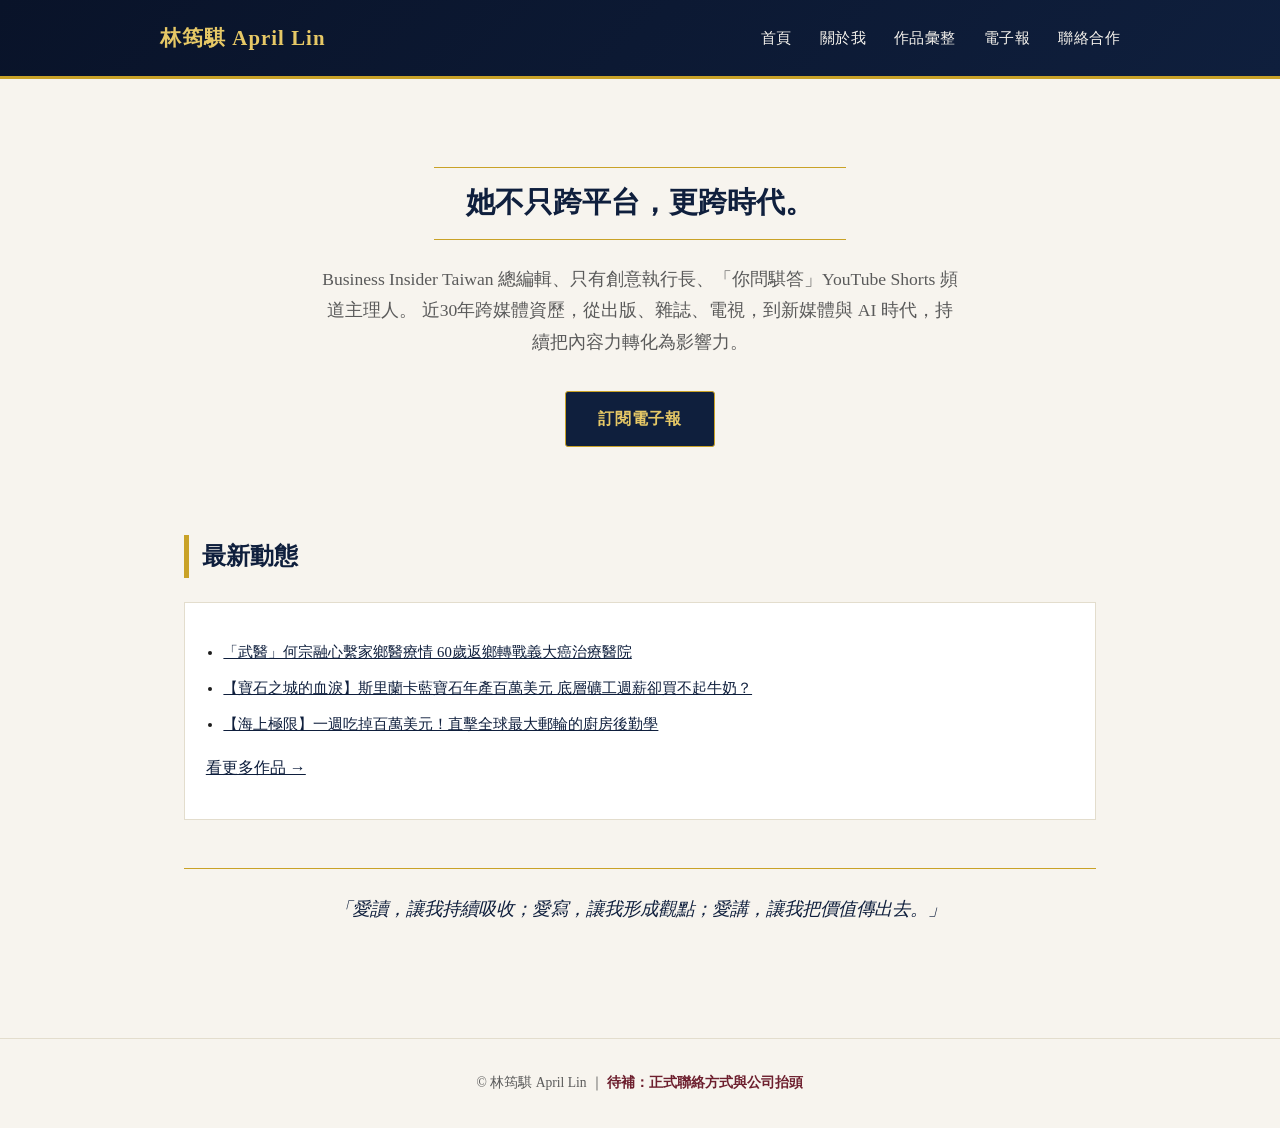
==== index.html @ d522f053 "Initial personal website Co-Authored-By: Claude Sonnet 5 <noreply@anthropic.com>" ====
<!DOCTYPE html>
<html lang="zh-Hant">
<head>
<meta charset="UTF-8">
<meta name="viewport" content="width=device-width, initial-scale=1.0">
<title>林筠騏 April Lin</title>
<link rel="stylesheet" href="css/style.css">
</head>
<body>

<header class="site-header">
  <div class="inner">
    <a class="brand" href="index.html">林筠騏 April Lin</a>
    <nav class="site-nav">
      <a href="index.html">首頁</a>
      <a href="about.html">關於我</a>
      <a href="portfolio.html">作品彙整</a>
      <a href="newsletter.html">電子報</a>
      <a href="contact.html">聯絡合作</a>
    </nav>
  </div>
</header>

<main>

  <section class="hero">
    <div class="tagline">她不只跨平台，更跨時代。</div>
    <p class="intro">
      Business Insider Taiwan 總編輯、只有創意執行長、「你問騏答」YouTube Shorts 頻道主理人。
      近30年跨媒體資歷，從出版、雜誌、電視，到新媒體與 AI 時代，持續把內容力轉化為影響力。
    </p>
    <a class="btn" href="newsletter.html#subscribe">訂閱電子報</a>
  </section>

  <section>
    <h2 class="section-title">最新動態</h2>
    <div class="portfolio-col">
      <ul>
        <li><a href="https://www.businessinsider.tw/article/4020" target="_blank" rel="noopener">「武醫」何宗融心繫家鄉醫療情 60歲返鄉轉戰義大癌治療醫院</a></li>
        <li><a href="https://www.businessinsider.tw/article/3907" target="_blank" rel="noopener">【寶石之城的血淚】斯里蘭卡藍寶石年產百萬美元 底層礦工週薪卻買不起牛奶？</a></li>
        <li><a href="https://www.businessinsider.tw/article/3606" target="_blank" rel="noopener">【海上極限】一週吃掉百萬美元！直擊全球最大郵輪的廚房後勤學</a></li>
      </ul>
      <p><a href="portfolio.html">看更多作品 →</a></p>
    </div>
  </section>

  <section class="quote-block">
    「愛讀，讓我持續吸收；愛寫，讓我形成觀點；愛講，讓我把價值傳出去。」
  </section>

</main>

<footer>
  © 林筠騏 April Lin ｜ <span class="todo">待補：正式聯絡方式與公司抬頭</span>
</footer>

</body>
</html>
---- css/style.css ----
:root {
  --navy: #0f1f3d;
  --navy-deep: #091329;
  --gold: #c9a227;
  --gold-light: #e6c866;
  --cream: #f7f4ee;
  --text-dark: #1c1c1c;
  --text-muted: #5a5a5a;
  --maroon: #6d1f2e;
  --max-width: 960px;
}

* {
  box-sizing: border-box;
}

body {
  margin: 0;
  font-family: "Noto Serif TC", "PMingLiU", "Microsoft JhengHei", serif;
  background: var(--cream);
  color: var(--text-dark);
  line-height: 1.8;
}

a {
  color: var(--navy);
}

header.site-header {
  background: linear-gradient(135deg, var(--navy-deep), var(--navy));
  color: var(--cream);
  padding: 1.2rem 1.5rem;
  border-bottom: 3px solid var(--gold);
}

.site-header .inner {
  max-width: var(--max-width);
  margin: 0 auto;
  display: flex;
  justify-content: space-between;
  align-items: center;
  flex-wrap: wrap;
  gap: 0.5rem;
}

.site-header .brand {
  font-size: 1.3rem;
  font-weight: 700;
  letter-spacing: 0.05em;
  color: var(--gold-light);
  text-decoration: none;
}

nav.site-nav a {
  color: var(--cream);
  text-decoration: none;
  margin-left: 1.5rem;
  font-size: 0.95rem;
  letter-spacing: 0.03em;
}

nav.site-nav a:hover {
  color: var(--gold-light);
}

main {
  max-width: var(--max-width);
  margin: 0 auto;
  padding: 2.5rem 1.5rem 4rem;
}

.hero {
  text-align: center;
  padding: 3rem 1rem 2.5rem;
}

.hero .tagline {
  font-size: 1.8rem;
  color: var(--navy);
  font-weight: 700;
  border-top: 1px solid var(--gold);
  border-bottom: 1px solid var(--gold);
  display: inline-block;
  padding: 0.6rem 2rem;
  margin-bottom: 1.5rem;
}

.hero p.intro {
  font-size: 1.1rem;
  color: var(--text-muted);
  max-width: 640px;
  margin: 0 auto 2rem;
}

.btn {
  display: inline-block;
  background: var(--navy);
  color: var(--gold-light);
  padding: 0.8rem 2rem;
  text-decoration: none;
  border-radius: 3px;
  font-weight: 600;
  letter-spacing: 0.05em;
  border: 1px solid var(--gold);
  transition: background 0.2s ease;
}

.btn:hover {
  background: var(--navy-deep);
}

.btn.secondary {
  background: transparent;
  color: var(--navy);
  border: 1px solid var(--navy);
}

section {
  margin-bottom: 3rem;
}

h1, h2, h3 {
  color: var(--navy);
}

h2.section-title {
  font-size: 1.5rem;
  border-left: 5px solid var(--gold);
  padding-left: 0.8rem;
  margin-bottom: 1.5rem;
}

.timeline {
  display: grid;
  grid-template-columns: repeat(auto-fit, minmax(160px, 1fr));
  gap: 1rem;
  counter-reset: stage;
}

.timeline .stage {
  background: #fff;
  border: 1px solid #e3ddcd;
  border-top: 4px solid var(--gold);
  padding: 1.2rem 1rem;
  position: relative;
}

.timeline .stage .era {
  font-size: 0.85rem;
  color: var(--gold);
  font-weight: 700;
  letter-spacing: 0.05em;
}

.timeline .stage h3 {
  margin: 0.3rem 0 0.6rem;
  font-size: 1.1rem;
}

.timeline .stage ul {
  margin: 0;
  padding-left: 1.1rem;
  font-size: 0.9rem;
  color: var(--text-muted);
}

.drivers {
  display: grid;
  grid-template-columns: repeat(auto-fit, minmax(200px, 1fr));
  gap: 1.5rem;
}

.drivers .driver {
  background: #fff;
  border: 1px solid #e3ddcd;
  padding: 1.5rem;
  text-align: center;
}

.drivers .driver .label {
  font-size: 1.3rem;
  font-weight: 700;
  color: var(--maroon);
  margin-bottom: 0.5rem;
}

.quote-block {
  font-size: 1.15rem;
  font-style: italic;
  text-align: center;
  color: var(--navy);
  border-top: 1px solid var(--gold);
  padding-top: 1.5rem;
  margin-top: 2rem;
}

.portfolio-grid {
  display: grid;
  grid-template-columns: repeat(auto-fit, minmax(260px, 1fr));
  gap: 1.5rem;
}

.portfolio-col {
  background: #fff;
  border: 1px solid #e3ddcd;
  padding: 1.3rem;
}

.portfolio-col h3 {
  margin-top: 0;
  border-bottom: 2px solid var(--gold);
  padding-bottom: 0.5rem;
}

.portfolio-col ul {
  padding-left: 1.1rem;
  font-size: 0.92rem;
}

.portfolio-col li {
  margin-bottom: 0.6rem;
}

.subscribe-box {
  background: var(--navy);
  color: var(--cream);
  padding: 2rem;
  text-align: center;
  border: 1px solid var(--gold);
}

.subscribe-box h2 {
  color: var(--gold-light);
  margin-top: 0;
}

.placeholder-note {
  font-size: 0.85rem;
  color: #ffd9d9;
  background: rgba(109, 31, 46, 0.35);
  border: 1px dashed var(--maroon);
  padding: 0.6rem 0.9rem;
  margin-top: 1rem;
  display: inline-block;
}

.archive-list {
  list-style: none;
  padding: 0;
}

.archive-list li {
  padding: 0.8rem 0;
  border-bottom: 1px solid #e3ddcd;
}

.contact-block {
  background: #fff;
  border: 1px solid #e3ddcd;
  padding: 1.5rem;
}

.todo {
  color: var(--maroon);
  font-weight: 600;
}

footer {
  text-align: center;
  padding: 2rem 1rem;
  color: var(--text-muted);
  font-size: 0.85rem;
  border-top: 1px solid #e3ddcd;
}
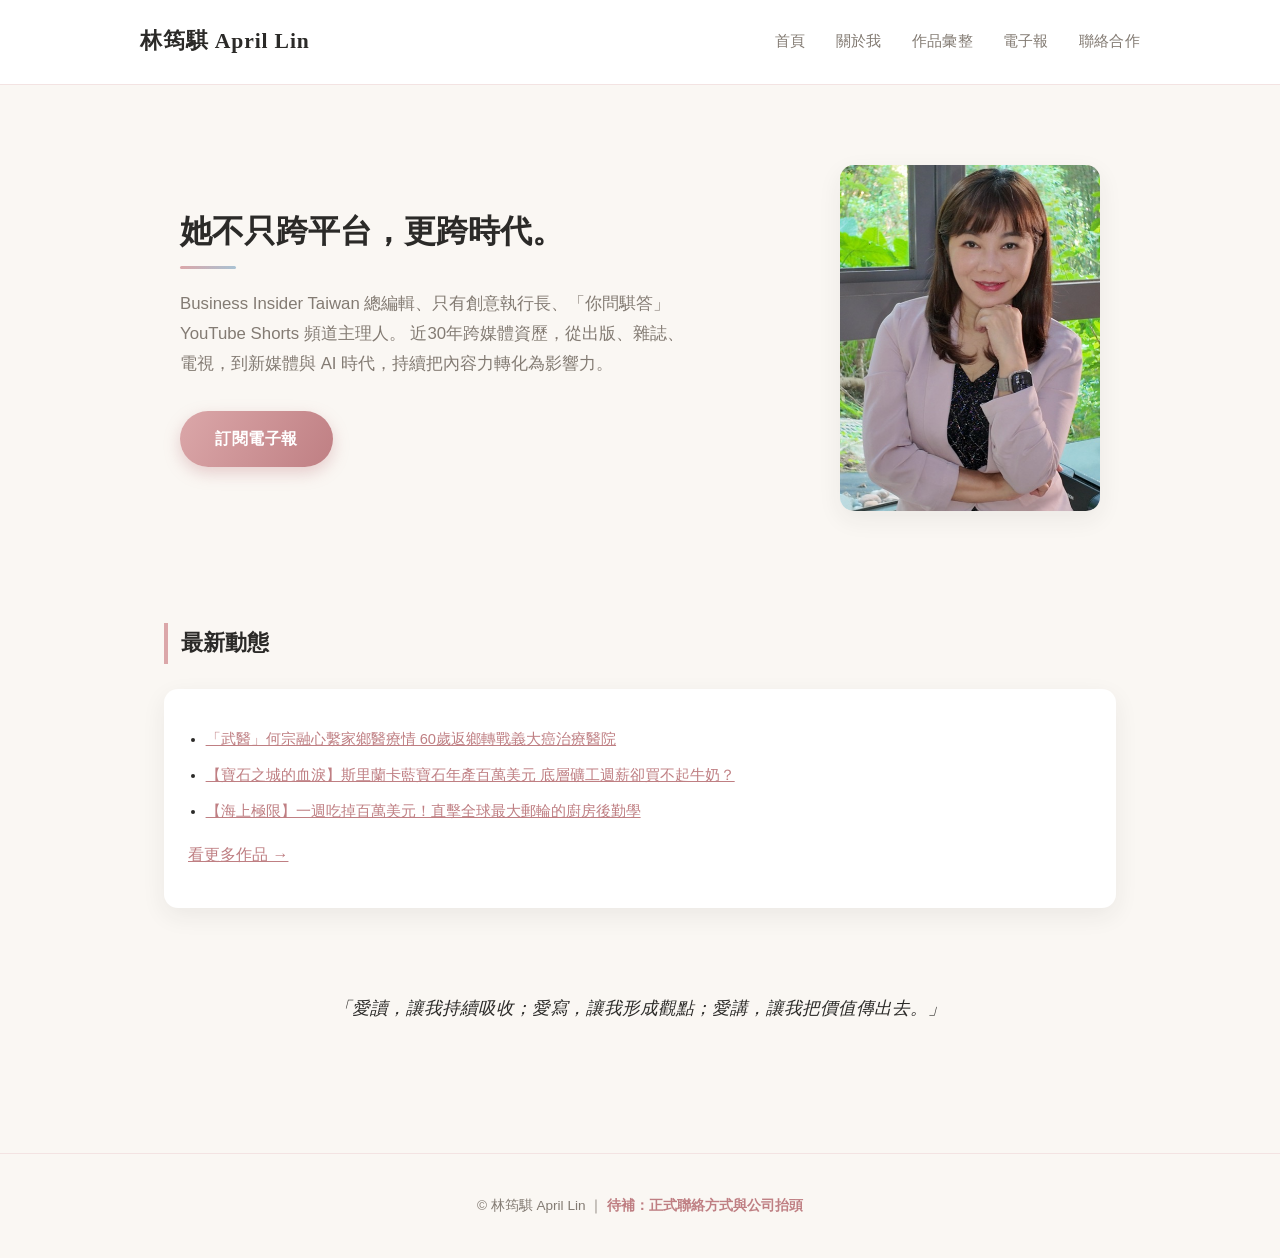
==== commit f9db6bdc: "Redesign with lighter fashion-forward palette and add portrait photos Co-Authored-By: Claude Sonnet " ====
--- a/index.html
+++ b/index.html
@@ -24,12 +24,17 @@
 <main>
 
   <section class="hero">
-    <div class="tagline">她不只跨平台，更跨時代。</div>
-    <p class="intro">
-      Business Insider Taiwan 總編輯、只有創意執行長、「你問騏答」YouTube Shorts 頻道主理人。
-      近30年跨媒體資歷，從出版、雜誌、電視，到新媒體與 AI 時代，持續把內容力轉化為影響力。
-    </p>
-    <a class="btn" href="newsletter.html#subscribe">訂閱電子報</a>
+    <div class="hero-text">
+      <div class="tagline">她不只跨平台，更跨時代。</div>
+      <p class="intro">
+        Business Insider Taiwan 總編輯、只有創意執行長、「你問騏答」YouTube Shorts 頻道主理人。
+        近30年跨媒體資歷，從出版、雜誌、電視，到新媒體與 AI 時代，持續把內容力轉化為影響力。
+      </p>
+      <a class="btn" href="newsletter.html#subscribe">訂閱電子報</a>
+    </div>
+    <div class="hero-photo">
+      <img src="assets/portrait-1.jpg" alt="林筠騏 April Lin">
+    </div>
   </section>
 
   <section>
--- a/css/style.css
+++ b/css/style.css
@@ -1,13 +1,18 @@
 :root {
-  --navy: #0f1f3d;
-  --navy-deep: #091329;
-  --gold: #c9a227;
-  --gold-light: #e6c866;
-  --cream: #f7f4ee;
-  --text-dark: #1c1c1c;
-  --text-muted: #5a5a5a;
-  --maroon: #6d1f2e;
-  --max-width: 960px;
+  --cream: #faf7f3;
+  --white: #ffffff;
+  --ink: #2b2a28;
+  --text-muted: #837b73;
+  --blush: #dba7a9;
+  --blush-deep: #bf7f83;
+  --blush-pale: #f3e3e2;
+  --powder: #a9c2d3;
+  --powder-deep: #7ea0b6;
+  --powder-pale: #e7eef2;
+  --gold-line: #cba877;
+  --max-width: 1000px;
+  --radius: 14px;
+  --shadow: 0 8px 24px rgba(43, 42, 40, 0.07);
 }
 
 * {
@@ -16,21 +21,30 @@
 
 body {
   margin: 0;
-  font-family: "Noto Serif TC", "PMingLiU", "Microsoft JhengHei", serif;
+  font-family: "Noto Sans TC", "Microsoft JhengHei", -apple-system, sans-serif;
   background: var(--cream);
-  color: var(--text-dark);
+  color: var(--ink);
   line-height: 1.8;
+  -webkit-font-smoothing: antialiased;
+}
+
+h1, h2, h3 {
+  font-family: "Noto Serif TC", "PMingLiU", serif;
+  color: var(--ink);
+  font-weight: 700;
 }
 
 a {
-  color: var(--navy);
+  color: var(--blush-deep);
 }
 
 header.site-header {
-  background: linear-gradient(135deg, var(--navy-deep), var(--navy));
-  color: var(--cream);
-  padding: 1.2rem 1.5rem;
-  border-bottom: 3px solid var(--gold);
+  background: var(--white);
+  padding: 1.4rem 1.5rem;
+  border-bottom: 1px solid var(--blush-pale);
+  position: sticky;
+  top: 0;
+  z-index: 10;
 }
 
 .site-header .inner {
@@ -40,127 +54,172 @@
   justify-content: space-between;
   align-items: center;
   flex-wrap: wrap;
-  gap: 0.5rem;
+  gap: 0.6rem;
 }
 
 .site-header .brand {
-  font-size: 1.3rem;
-  font-weight: 700;
-  letter-spacing: 0.05em;
-  color: var(--gold-light);
+  font-family: "Noto Serif TC", serif;
+  font-size: 1.35rem;
+  font-weight: 700;
+  letter-spacing: 0.04em;
+  color: var(--ink);
   text-decoration: none;
 }
 
 nav.site-nav a {
-  color: var(--cream);
+  color: var(--text-muted);
   text-decoration: none;
-  margin-left: 1.5rem;
-  font-size: 0.95rem;
-  letter-spacing: 0.03em;
+  margin-left: 1.6rem;
+  font-size: 0.92rem;
+  letter-spacing: 0.02em;
+  transition: color 0.2s ease;
 }
 
 nav.site-nav a:hover {
-  color: var(--gold-light);
+  color: var(--blush-deep);
 }
 
 main {
   max-width: var(--max-width);
   margin: 0 auto;
-  padding: 2.5rem 1.5rem 4rem;
+  padding: 3rem 1.5rem 4.5rem;
 }
 
 .hero {
-  text-align: center;
-  padding: 3rem 1rem 2.5rem;
+  display: flex;
+  align-items: center;
+  gap: 3rem;
+  padding: 2rem 1rem 3.5rem;
+  flex-wrap: wrap;
+}
+
+.hero .hero-text {
+  flex: 1 1 360px;
+}
+
+.hero .hero-photo {
+  flex: 0 0 auto;
+  width: 260px;
+}
+
+.hero .hero-photo img {
+  width: 100%;
+  border-radius: var(--radius);
+  box-shadow: var(--shadow);
+  display: block;
+  object-fit: cover;
+  aspect-ratio: 3 / 4;
 }
 
 .hero .tagline {
-  font-size: 1.8rem;
-  color: var(--navy);
-  font-weight: 700;
-  border-top: 1px solid var(--gold);
-  border-bottom: 1px solid var(--gold);
+  font-size: 2rem;
+  color: var(--ink);
+  font-weight: 700;
+  line-height: 1.4;
+  margin-bottom: 1.2rem;
+  position: relative;
   display: inline-block;
-  padding: 0.6rem 2rem;
-  margin-bottom: 1.5rem;
+}
+
+.hero .tagline::after {
+  content: "";
+  display: block;
+  width: 56px;
+  height: 3px;
+  background: linear-gradient(90deg, var(--blush), var(--powder));
+  border-radius: 2px;
+  margin-top: 0.8rem;
 }
 
 .hero p.intro {
-  font-size: 1.1rem;
+  font-size: 1.05rem;
   color: var(--text-muted);
-  max-width: 640px;
-  margin: 0 auto 2rem;
+  max-width: 520px;
+  margin: 0 0 2rem;
 }
 
 .btn {
   display: inline-block;
-  background: var(--navy);
-  color: var(--gold-light);
-  padding: 0.8rem 2rem;
+  background: linear-gradient(120deg, var(--blush), var(--blush-deep));
+  color: var(--white);
+  padding: 0.85rem 2.2rem;
   text-decoration: none;
-  border-radius: 3px;
-  font-weight: 600;
-  letter-spacing: 0.05em;
-  border: 1px solid var(--gold);
-  transition: background 0.2s ease;
+  border-radius: 999px;
+  font-weight: 700;
+  letter-spacing: 0.03em;
+  border: none;
+  transition: transform 0.15s ease, box-shadow 0.15s ease;
+  box-shadow: 0 6px 16px rgba(191, 127, 131, 0.35);
 }
 
 .btn:hover {
-  background: var(--navy-deep);
+  transform: translateY(-1px);
+  box-shadow: 0 8px 20px rgba(191, 127, 131, 0.45);
 }
 
 .btn.secondary {
-  background: transparent;
-  color: var(--navy);
-  border: 1px solid var(--navy);
+  background: var(--white);
+  color: var(--ink);
+  border: 1.5px solid var(--powder-deep);
+  box-shadow: none;
+}
+
+.btn.secondary:hover {
+  background: var(--powder-pale);
 }
 
 section {
-  margin-bottom: 3rem;
-}
-
-h1, h2, h3 {
-  color: var(--navy);
+  margin-bottom: 3.5rem;
 }
 
 h2.section-title {
-  font-size: 1.5rem;
-  border-left: 5px solid var(--gold);
+  font-size: 1.4rem;
+  border-left: 4px solid var(--blush);
   padding-left: 0.8rem;
-  margin-bottom: 1.5rem;
+  margin-bottom: 1.6rem;
 }
 
 .timeline {
   display: grid;
-  grid-template-columns: repeat(auto-fit, minmax(160px, 1fr));
-  gap: 1rem;
-  counter-reset: stage;
+  grid-template-columns: repeat(auto-fit, minmax(180px, 1fr));
+  gap: 1.2rem;
 }
 
 .timeline .stage {
-  background: #fff;
-  border: 1px solid #e3ddcd;
-  border-top: 4px solid var(--gold);
-  padding: 1.2rem 1rem;
-  position: relative;
+  background: var(--white);
+  border-radius: var(--radius);
+  box-shadow: var(--shadow);
+  padding: 1.4rem 1.2rem;
+}
+
+.timeline .stage:nth-child(odd) {
+  border-top: 4px solid var(--blush);
+}
+
+.timeline .stage:nth-child(even) {
+  border-top: 4px solid var(--powder);
 }
 
 .timeline .stage .era {
-  font-size: 0.85rem;
-  color: var(--gold);
+  font-size: 0.82rem;
+  color: var(--blush-deep);
   font-weight: 700;
   letter-spacing: 0.05em;
 }
 
+.timeline .stage:nth-child(even) .era {
+  color: var(--powder-deep);
+}
+
 .timeline .stage h3 {
-  margin: 0.3rem 0 0.6rem;
-  font-size: 1.1rem;
+  margin: 0.4rem 0 0.7rem;
+  font-size: 1.05rem;
 }
 
 .timeline .stage ul {
   margin: 0;
   padding-left: 1.1rem;
-  font-size: 0.9rem;
+  font-size: 0.88rem;
   color: var(--text-muted);
 }
 
@@ -171,27 +230,28 @@
 }
 
 .drivers .driver {
-  background: #fff;
-  border: 1px solid #e3ddcd;
-  padding: 1.5rem;
+  background: var(--white);
+  border-radius: var(--radius);
+  box-shadow: var(--shadow);
+  padding: 1.8rem 1.5rem;
   text-align: center;
 }
 
 .drivers .driver .label {
-  font-size: 1.3rem;
-  font-weight: 700;
-  color: var(--maroon);
-  margin-bottom: 0.5rem;
+  font-family: "Noto Serif TC", serif;
+  font-size: 1.4rem;
+  font-weight: 700;
+  color: var(--blush-deep);
+  margin-bottom: 0.6rem;
 }
 
 .quote-block {
-  font-size: 1.15rem;
+  font-size: 1.1rem;
   font-style: italic;
   text-align: center;
-  color: var(--navy);
-  border-top: 1px solid var(--gold);
-  padding-top: 1.5rem;
-  margin-top: 2rem;
+  color: var(--ink);
+  padding: 1.8rem 1rem 0;
+  margin-top: 1rem;
 }
 
 .portfolio-grid {
@@ -201,15 +261,16 @@
 }
 
 .portfolio-col {
-  background: #fff;
-  border: 1px solid #e3ddcd;
-  padding: 1.3rem;
+  background: var(--white);
+  border-radius: var(--radius);
+  box-shadow: var(--shadow);
+  padding: 1.4rem 1.5rem;
 }
 
 .portfolio-col h3 {
   margin-top: 0;
-  border-bottom: 2px solid var(--gold);
-  padding-bottom: 0.5rem;
+  padding-bottom: 0.6rem;
+  border-bottom: 2px solid var(--blush-pale);
 }
 
 .portfolio-col ul {
@@ -222,25 +283,27 @@
 }
 
 .subscribe-box {
-  background: var(--navy);
-  color: var(--cream);
-  padding: 2rem;
+  background: linear-gradient(135deg, var(--blush-pale), var(--powder-pale));
+  color: var(--ink);
+  padding: 2.5rem 2rem;
   text-align: center;
-  border: 1px solid var(--gold);
+  border-radius: var(--radius);
+  box-shadow: var(--shadow);
 }
 
 .subscribe-box h2 {
-  color: var(--gold-light);
+  color: var(--ink);
   margin-top: 0;
 }
 
 .placeholder-note {
   font-size: 0.85rem;
-  color: #ffd9d9;
-  background: rgba(109, 31, 46, 0.35);
-  border: 1px dashed var(--maroon);
-  padding: 0.6rem 0.9rem;
-  margin-top: 1rem;
+  color: var(--blush-deep);
+  background: var(--white);
+  border: 1px dashed var(--blush);
+  border-radius: 8px;
+  padding: 0.7rem 1rem;
+  margin-top: 1.2rem;
   display: inline-block;
 }
 
@@ -250,25 +313,26 @@
 }
 
 .archive-list li {
-  padding: 0.8rem 0;
-  border-bottom: 1px solid #e3ddcd;
+  padding: 0.9rem 0;
+  border-bottom: 1px solid var(--blush-pale);
 }
 
 .contact-block {
-  background: #fff;
-  border: 1px solid #e3ddcd;
-  padding: 1.5rem;
+  background: var(--white);
+  border-radius: var(--radius);
+  box-shadow: var(--shadow);
+  padding: 1.8rem;
 }
 
 .todo {
-  color: var(--maroon);
+  color: var(--blush-deep);
   font-weight: 600;
 }
 
 footer {
   text-align: center;
-  padding: 2rem 1rem;
+  padding: 2.5rem 1rem;
   color: var(--text-muted);
   font-size: 0.85rem;
-  border-top: 1px solid #e3ddcd;
-}
+  border-top: 1px solid var(--blush-pale);
+}
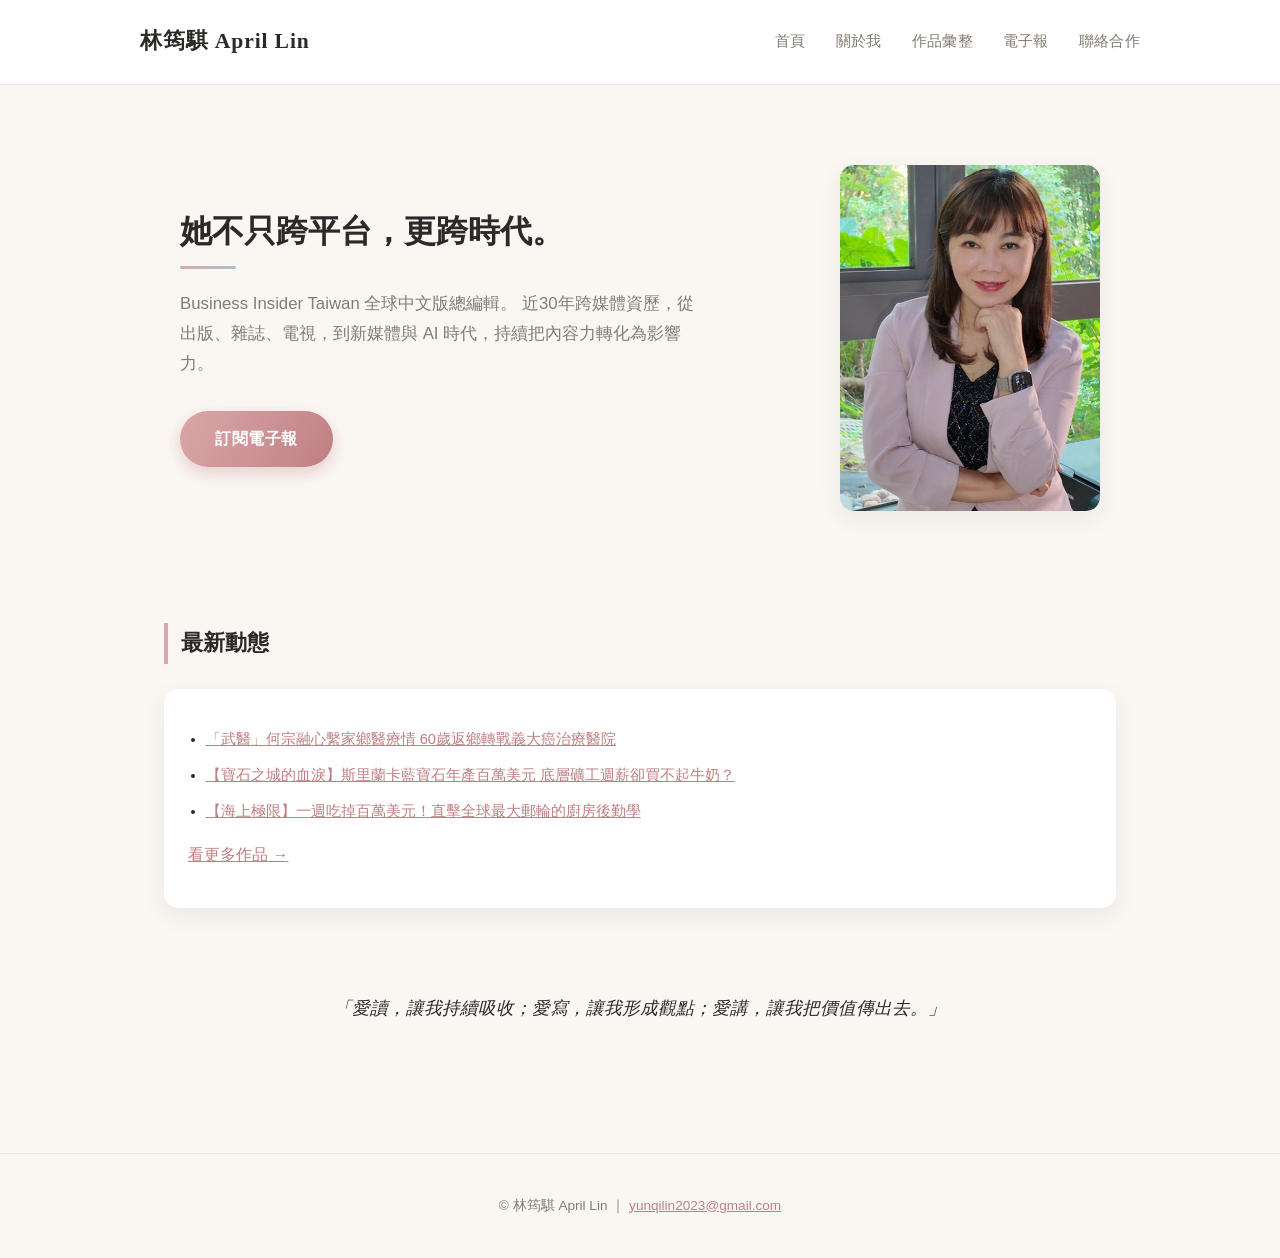
==== commit fa3bede8: "Update homepage intro, contact info, and footer email" ====
--- a/index.html
+++ b/index.html
@@ -27,7 +27,7 @@
     <div class="hero-text">
       <div class="tagline">她不只跨平台，更跨時代。</div>
       <p class="intro">
-        Business Insider Taiwan 總編輯、只有創意執行長、「你問騏答」YouTube Shorts 頻道主理人。
+        Business Insider Taiwan 全球中文版總編輯。
         近30年跨媒體資歷，從出版、雜誌、電視，到新媒體與 AI 時代，持續把內容力轉化為影響力。
       </p>
       <a class="btn" href="newsletter.html#subscribe">訂閱電子報</a>
@@ -56,7 +56,7 @@
 </main>
 
 <footer>
-  © 林筠騏 April Lin ｜ <span class="todo">待補：正式聯絡方式與公司抬頭</span>
+  © 林筠騏 April Lin ｜ <a href="mailto:yunqilin2023@gmail.com">yunqilin2023@gmail.com</a>
 </footer>
 
 </body>
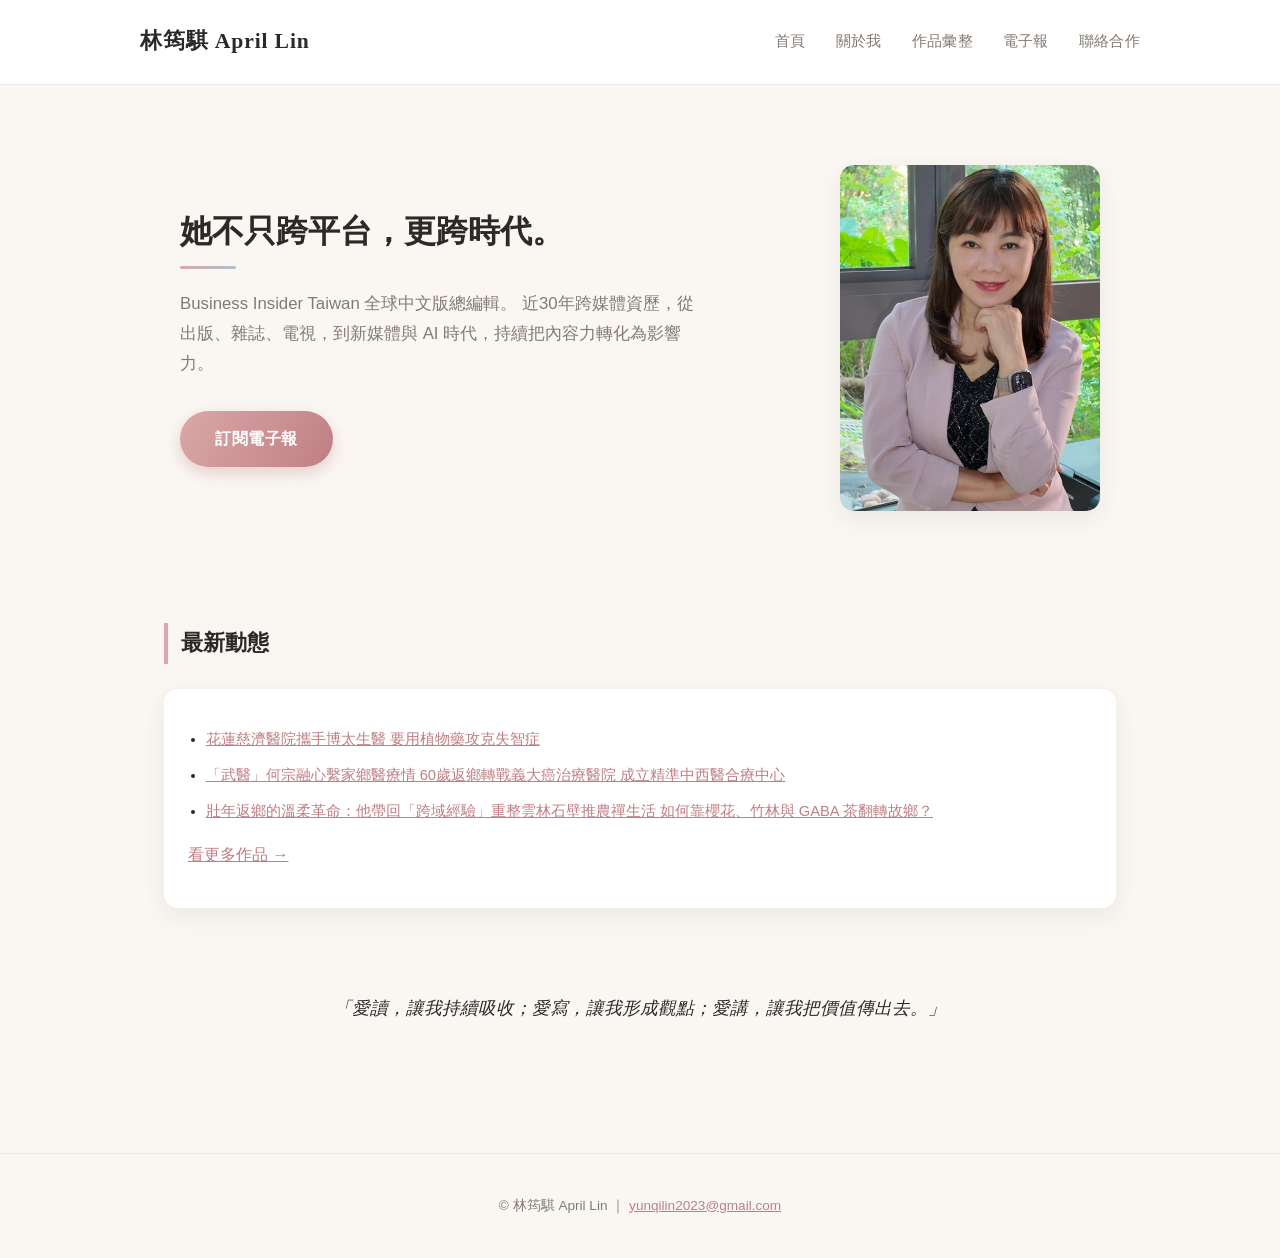
==== commit 113c1cc9: "Update BI Taiwan article list with specified articles" ====
--- a/index.html
+++ b/index.html
@@ -41,9 +41,9 @@
     <h2 class="section-title">最新動態</h2>
     <div class="portfolio-col">
       <ul>
-        <li><a href="https://www.businessinsider.tw/article/4020" target="_blank" rel="noopener">「武醫」何宗融心繫家鄉醫療情 60歲返鄉轉戰義大癌治療醫院</a></li>
-        <li><a href="https://www.businessinsider.tw/article/3907" target="_blank" rel="noopener">【寶石之城的血淚】斯里蘭卡藍寶石年產百萬美元 底層礦工週薪卻買不起牛奶？</a></li>
-        <li><a href="https://www.businessinsider.tw/article/3606" target="_blank" rel="noopener">【海上極限】一週吃掉百萬美元！直擊全球最大郵輪的廚房後勤學</a></li>
+        <li><a href="https://www.businessinsider.tw/article/4096" target="_blank" rel="noopener">花蓮慈濟醫院攜手博太生醫 要用植物藥攻克失智症</a></li>
+        <li><a href="https://www.businessinsider.tw/article/4020" target="_blank" rel="noopener">「武醫」何宗融心繫家鄉醫療情 60歲返鄉轉戰義大癌治療醫院 成立精準中西醫合療中心</a></li>
+        <li><a href="https://www.businessinsider.tw/article/2963" target="_blank" rel="noopener">壯年返鄉的溫柔革命：他帶回「跨域經驗」重整雲林石壁推農禪生活 如何靠櫻花、竹林與 GABA 茶翻轉故鄉？</a></li>
       </ul>
       <p><a href="portfolio.html">看更多作品 →</a></p>
     </div>
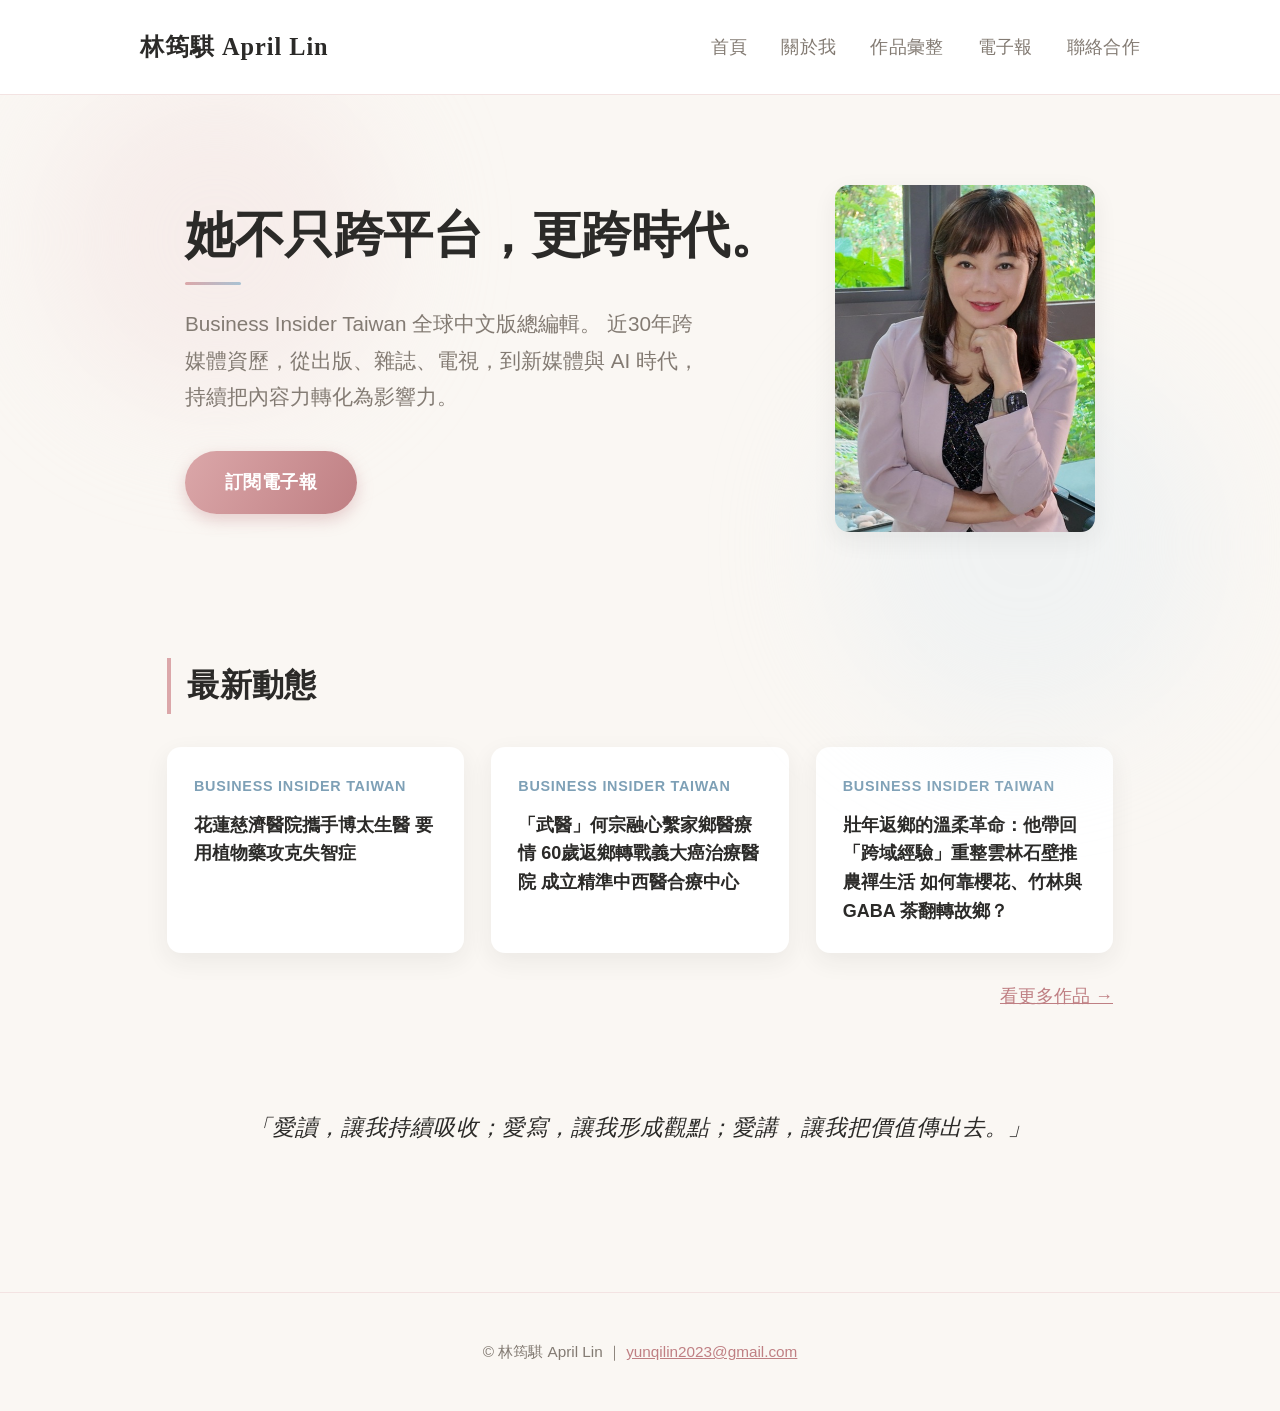
==== commit 97331b6f: "Add hero background depth blobs and card-based 最新動態 section" ====
--- a/index.html
+++ b/index.html
@@ -3,6 +3,15 @@
 <head>
 <meta charset="UTF-8">
 <meta name="viewport" content="width=device-width, initial-scale=1.0">
+<!-- Google tag (gtag.js) -->
+<script async src="https://www.googletagmanager.com/gtag/js?id=G-0GLRS315TK"></script>
+<script>
+  window.dataLayer = window.dataLayer || [];
+  function gtag(){dataLayer.push(arguments);}
+  gtag('js', new Date());
+
+  gtag('config', 'G-0GLRS315TK');
+</script>
 <title>林筠騏 April Lin</title>
 <link rel="stylesheet" href="css/style.css">
 </head>
@@ -39,14 +48,21 @@
 
   <section>
     <h2 class="section-title">最新動態</h2>
-    <div class="portfolio-col">
-      <ul>
-        <li><a href="https://www.businessinsider.tw/article/4096" target="_blank" rel="noopener">花蓮慈濟醫院攜手博太生醫 要用植物藥攻克失智症</a></li>
-        <li><a href="https://www.businessinsider.tw/article/4020" target="_blank" rel="noopener">「武醫」何宗融心繫家鄉醫療情 60歲返鄉轉戰義大癌治療醫院 成立精準中西醫合療中心</a></li>
-        <li><a href="https://www.businessinsider.tw/article/2963" target="_blank" rel="noopener">壯年返鄉的溫柔革命：他帶回「跨域經驗」重整雲林石壁推農禪生活 如何靠櫻花、竹林與 GABA 茶翻轉故鄉？</a></li>
-      </ul>
-      <p><a href="portfolio.html">看更多作品 →</a></p>
+    <div class="news-grid">
+      <div class="news-card">
+        <div class="news-tag">BUSINESS INSIDER TAIWAN</div>
+        <a href="https://www.businessinsider.tw/article/4096" target="_blank" rel="noopener">花蓮慈濟醫院攜手博太生醫 要用植物藥攻克失智症</a>
+      </div>
+      <div class="news-card">
+        <div class="news-tag">BUSINESS INSIDER TAIWAN</div>
+        <a href="https://www.businessinsider.tw/article/4020" target="_blank" rel="noopener">「武醫」何宗融心繫家鄉醫療情 60歲返鄉轉戰義大癌治療醫院 成立精準中西醫合療中心</a>
+      </div>
+      <div class="news-card">
+        <div class="news-tag">BUSINESS INSIDER TAIWAN</div>
+        <a href="https://www.businessinsider.tw/article/2963" target="_blank" rel="noopener">壯年返鄉的溫柔革命：他帶回「跨域經驗」重整雲林石壁推農禪生活 如何靠櫻花、竹林與 GABA 茶翻轉故鄉？</a>
+      </div>
     </div>
+    <p class="news-more"><a href="portfolio.html">看更多作品 →</a></p>
   </section>
 
   <section class="quote-block">
--- a/css/style.css
+++ b/css/style.css
@@ -19,6 +19,10 @@
   box-sizing: border-box;
 }
 
+html {
+  font-size: 18px;
+}
+
 body {
   margin: 0;
   font-family: "Noto Sans TC", "Microsoft JhengHei", -apple-system, sans-serif;
@@ -70,7 +74,8 @@
   color: var(--text-muted);
   text-decoration: none;
   margin-left: 1.6rem;
-  font-size: 0.92rem;
+  font-size: 1rem;
+  font-weight: 500;
   letter-spacing: 0.02em;
   transition: color 0.2s ease;
 }
@@ -86,11 +91,39 @@
 }
 
 .hero {
+  position: relative;
   display: flex;
   align-items: center;
   gap: 3rem;
   padding: 2rem 1rem 3.5rem;
   flex-wrap: wrap;
+  isolation: isolate;
+}
+
+.hero::before,
+.hero::after {
+  content: "";
+  position: absolute;
+  z-index: -1;
+  border-radius: 50%;
+  filter: blur(60px);
+  opacity: 0.5;
+}
+
+.hero::before {
+  width: 340px;
+  height: 340px;
+  background: var(--blush-pale);
+  top: -80px;
+  left: -120px;
+}
+
+.hero::after {
+  width: 380px;
+  height: 380px;
+  background: var(--powder-pale);
+  bottom: -140px;
+  right: -100px;
 }
 
 .hero .hero-text {
@@ -112,10 +145,11 @@
 }
 
 .hero .tagline {
-  font-size: 2rem;
-  color: var(--ink);
-  font-weight: 700;
-  line-height: 1.4;
+  font-size: 2.75rem;
+  color: var(--ink);
+  font-weight: 700;
+  line-height: 1.3;
+  letter-spacing: -0.01em;
   margin-bottom: 1.2rem;
   position: relative;
   display: inline-block;
@@ -132,7 +166,8 @@
 }
 
 .hero p.intro {
-  font-size: 1.05rem;
+  font-size: 1.15rem;
+  line-height: 1.75;
   color: var(--text-muted);
   max-width: 520px;
   margin: 0 0 2rem;
@@ -173,10 +208,11 @@
 }
 
 h2.section-title {
-  font-size: 1.4rem;
+  font-size: 1.75rem;
+  letter-spacing: 0.01em;
   border-left: 4px solid var(--blush);
-  padding-left: 0.8rem;
-  margin-bottom: 1.6rem;
+  padding-left: 0.9rem;
+  margin-bottom: 1.8rem;
 }
 
 .timeline {
@@ -190,6 +226,12 @@
   border-radius: var(--radius);
   box-shadow: var(--shadow);
   padding: 1.4rem 1.2rem;
+  transition: transform 0.2s ease, box-shadow 0.2s ease;
+}
+
+.timeline .stage:hover {
+  transform: translateY(-4px);
+  box-shadow: 0 14px 32px rgba(43, 42, 40, 0.12);
 }
 
 .timeline .stage:nth-child(odd) {
@@ -201,7 +243,7 @@
 }
 
 .timeline .stage .era {
-  font-size: 0.82rem;
+  font-size: 0.9rem;
   color: var(--blush-deep);
   font-weight: 700;
   letter-spacing: 0.05em;
@@ -213,14 +255,90 @@
 
 .timeline .stage h3 {
   margin: 0.4rem 0 0.7rem;
-  font-size: 1.05rem;
+  font-size: 1.15rem;
 }
 
 .timeline .stage ul {
   margin: 0;
   padding-left: 1.1rem;
-  font-size: 0.88rem;
+  font-size: 0.95rem;
   color: var(--text-muted);
+}
+
+.video-grid {
+  display: grid;
+  grid-template-columns: repeat(auto-fit, minmax(280px, 1fr));
+  gap: 1.5rem;
+  margin-bottom: 2.5rem;
+}
+
+.video-card {
+  background: var(--white);
+  border-radius: var(--radius);
+  box-shadow: var(--shadow);
+  padding: 1rem;
+  transition: transform 0.2s ease, box-shadow 0.2s ease;
+}
+
+.video-card:hover {
+  transform: translateY(-4px);
+  box-shadow: 0 14px 32px rgba(43, 42, 40, 0.12);
+}
+
+.video-card .video-wrapper {
+  position: relative;
+  width: 100%;
+  padding-top: 56.25%;
+  border-radius: 8px;
+  overflow: hidden;
+}
+
+.video-card .video-wrapper iframe {
+  position: absolute;
+  top: 0;
+  left: 0;
+  width: 100%;
+  height: 100%;
+  border: none;
+}
+
+.video-card h3 {
+  font-size: 1.05rem;
+  margin: 1rem 0 0;
+}
+
+.book-feature {
+  display: flex;
+  gap: 2rem;
+  align-items: center;
+  background: var(--white);
+  border-radius: var(--radius);
+  box-shadow: var(--shadow);
+  padding: 1.8rem;
+  margin-bottom: 2.5rem;
+  flex-wrap: wrap;
+}
+
+.book-feature img {
+  width: 160px;
+  height: auto;
+  border-radius: 8px;
+  box-shadow: var(--shadow);
+  flex-shrink: 0;
+}
+
+.book-feature-text {
+  flex: 1 1 300px;
+}
+
+.book-feature-text h3 {
+  margin-top: 0;
+  margin-bottom: 0.6rem;
+}
+
+.book-feature-text p {
+  color: var(--text-muted);
+  margin-bottom: 1.2rem;
 }
 
 .drivers {
@@ -235,18 +353,70 @@
   box-shadow: var(--shadow);
   padding: 1.8rem 1.5rem;
   text-align: center;
+  transition: transform 0.2s ease, box-shadow 0.2s ease;
+}
+
+.drivers .driver:hover {
+  transform: translateY(-4px);
+  box-shadow: 0 14px 32px rgba(43, 42, 40, 0.12);
 }
 
 .drivers .driver .label {
   font-family: "Noto Serif TC", serif;
-  font-size: 1.4rem;
+  font-size: 1.6rem;
   font-weight: 700;
   color: var(--blush-deep);
   margin-bottom: 0.6rem;
 }
 
+.news-grid {
+  display: grid;
+  grid-template-columns: repeat(auto-fit, minmax(240px, 1fr));
+  gap: 1.5rem;
+}
+
+.news-card {
+  background: var(--white);
+  border-radius: var(--radius);
+  box-shadow: var(--shadow);
+  padding: 1.5rem;
+  display: flex;
+  flex-direction: column;
+  transition: transform 0.2s ease, box-shadow 0.2s ease;
+}
+
+.news-card:hover {
+  transform: translateY(-4px);
+  box-shadow: 0 14px 32px rgba(43, 42, 40, 0.12);
+}
+
+.news-card .news-tag {
+  font-size: 0.8rem;
+  font-weight: 700;
+  letter-spacing: 0.05em;
+  color: var(--powder-deep);
+  margin-bottom: 0.6rem;
+}
+
+.news-card a {
+  color: var(--ink);
+  text-decoration: none;
+  font-weight: 700;
+  line-height: 1.6;
+  flex: 1;
+}
+
+.news-card a:hover {
+  color: var(--blush-deep);
+}
+
+.news-more {
+  text-align: right;
+  margin-top: 1.5rem;
+}
+
 .quote-block {
-  font-size: 1.1rem;
+  font-size: 1.25rem;
   font-style: italic;
   text-align: center;
   color: var(--ink);
@@ -265,17 +435,24 @@
   border-radius: var(--radius);
   box-shadow: var(--shadow);
   padding: 1.4rem 1.5rem;
+  transition: transform 0.2s ease, box-shadow 0.2s ease;
+}
+
+.portfolio-col:hover {
+  transform: translateY(-4px);
+  box-shadow: 0 14px 32px rgba(43, 42, 40, 0.12);
 }
 
 .portfolio-col h3 {
   margin-top: 0;
   padding-bottom: 0.6rem;
+  font-size: 1.2rem;
   border-bottom: 2px solid var(--blush-pale);
 }
 
 .portfolio-col ul {
   padding-left: 1.1rem;
-  font-size: 0.92rem;
+  font-size: 1rem;
 }
 
 .portfolio-col li {
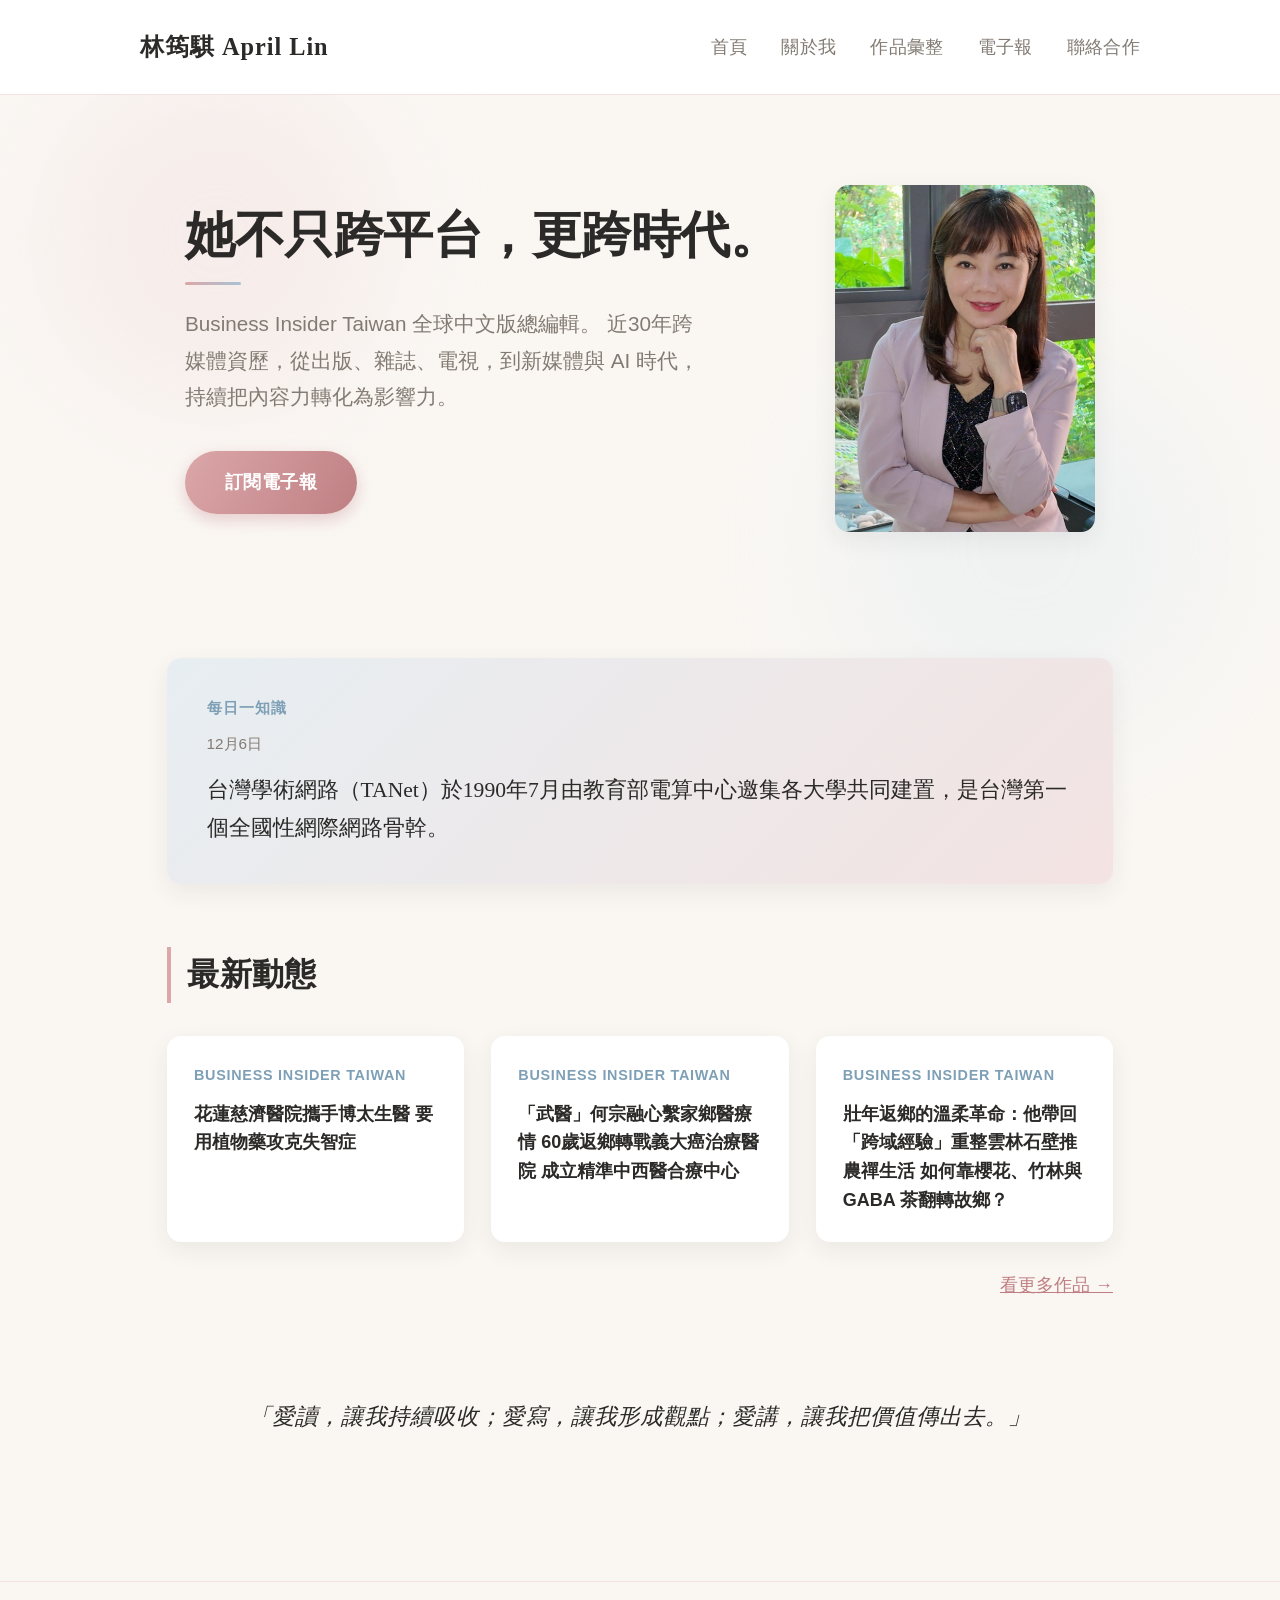
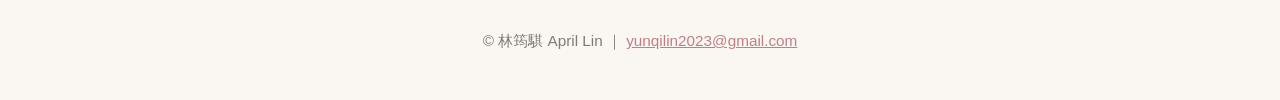
==== commit da702ede: "Add auto-updating 每日一知識 daily tech/media fact widget" ====
--- a/index.html
+++ b/index.html
@@ -46,6 +46,12 @@
     </div>
   </section>
 
+  <section class="daily-fact">
+    <div class="daily-fact-label">每日一知識</div>
+    <div class="daily-fact-date" id="daily-fact-date"></div>
+    <div class="daily-fact-text" id="daily-fact-text">載入中…</div>
+  </section>
+
   <section>
     <h2 class="section-title">最新動態</h2>
     <div class="news-grid">
@@ -75,5 +81,21 @@
   © 林筠騏 April Lin ｜ <a href="mailto:yunqilin2023@gmail.com">yunqilin2023@gmail.com</a>
 </footer>
 
+<script>
+  fetch('data/daily-facts.json')
+    .then(function (res) { return res.json(); })
+    .then(function (facts) {
+      var now = new Date();
+      var start = new Date(now.getFullYear(), 0, 0);
+      var dayOfYear = Math.floor((now - start) / 86400000);
+      var fact = facts[dayOfYear % facts.length];
+      document.getElementById('daily-fact-date').textContent = (now.getMonth() + 1) + '月' + now.getDate() + '日';
+      document.getElementById('daily-fact-text').textContent = fact.text;
+    })
+    .catch(function () {
+      document.getElementById('daily-fact-text').textContent = '今日知識載入失敗，稍後再試。';
+    });
+</script>
+
 </body>
 </html>
--- a/css/style.css
+++ b/css/style.css
@@ -369,6 +369,36 @@
   margin-bottom: 0.6rem;
 }
 
+.daily-fact {
+  background: linear-gradient(135deg, var(--powder-pale), var(--blush-pale));
+  border-radius: var(--radius);
+  box-shadow: var(--shadow);
+  padding: 2rem 2.2rem;
+  margin-bottom: 3.5rem;
+  position: relative;
+}
+
+.daily-fact .daily-fact-label {
+  font-size: 0.85rem;
+  font-weight: 700;
+  letter-spacing: 0.08em;
+  color: var(--powder-deep);
+  margin-bottom: 0.5rem;
+}
+
+.daily-fact .daily-fact-date {
+  font-size: 0.85rem;
+  color: var(--text-muted);
+  margin-bottom: 0.8rem;
+}
+
+.daily-fact .daily-fact-text {
+  font-size: 1.2rem;
+  line-height: 1.75;
+  color: var(--ink);
+  font-family: "Noto Serif TC", serif;
+}
+
 .news-grid {
   display: grid;
   grid-template-columns: repeat(auto-fit, minmax(240px, 1fr));
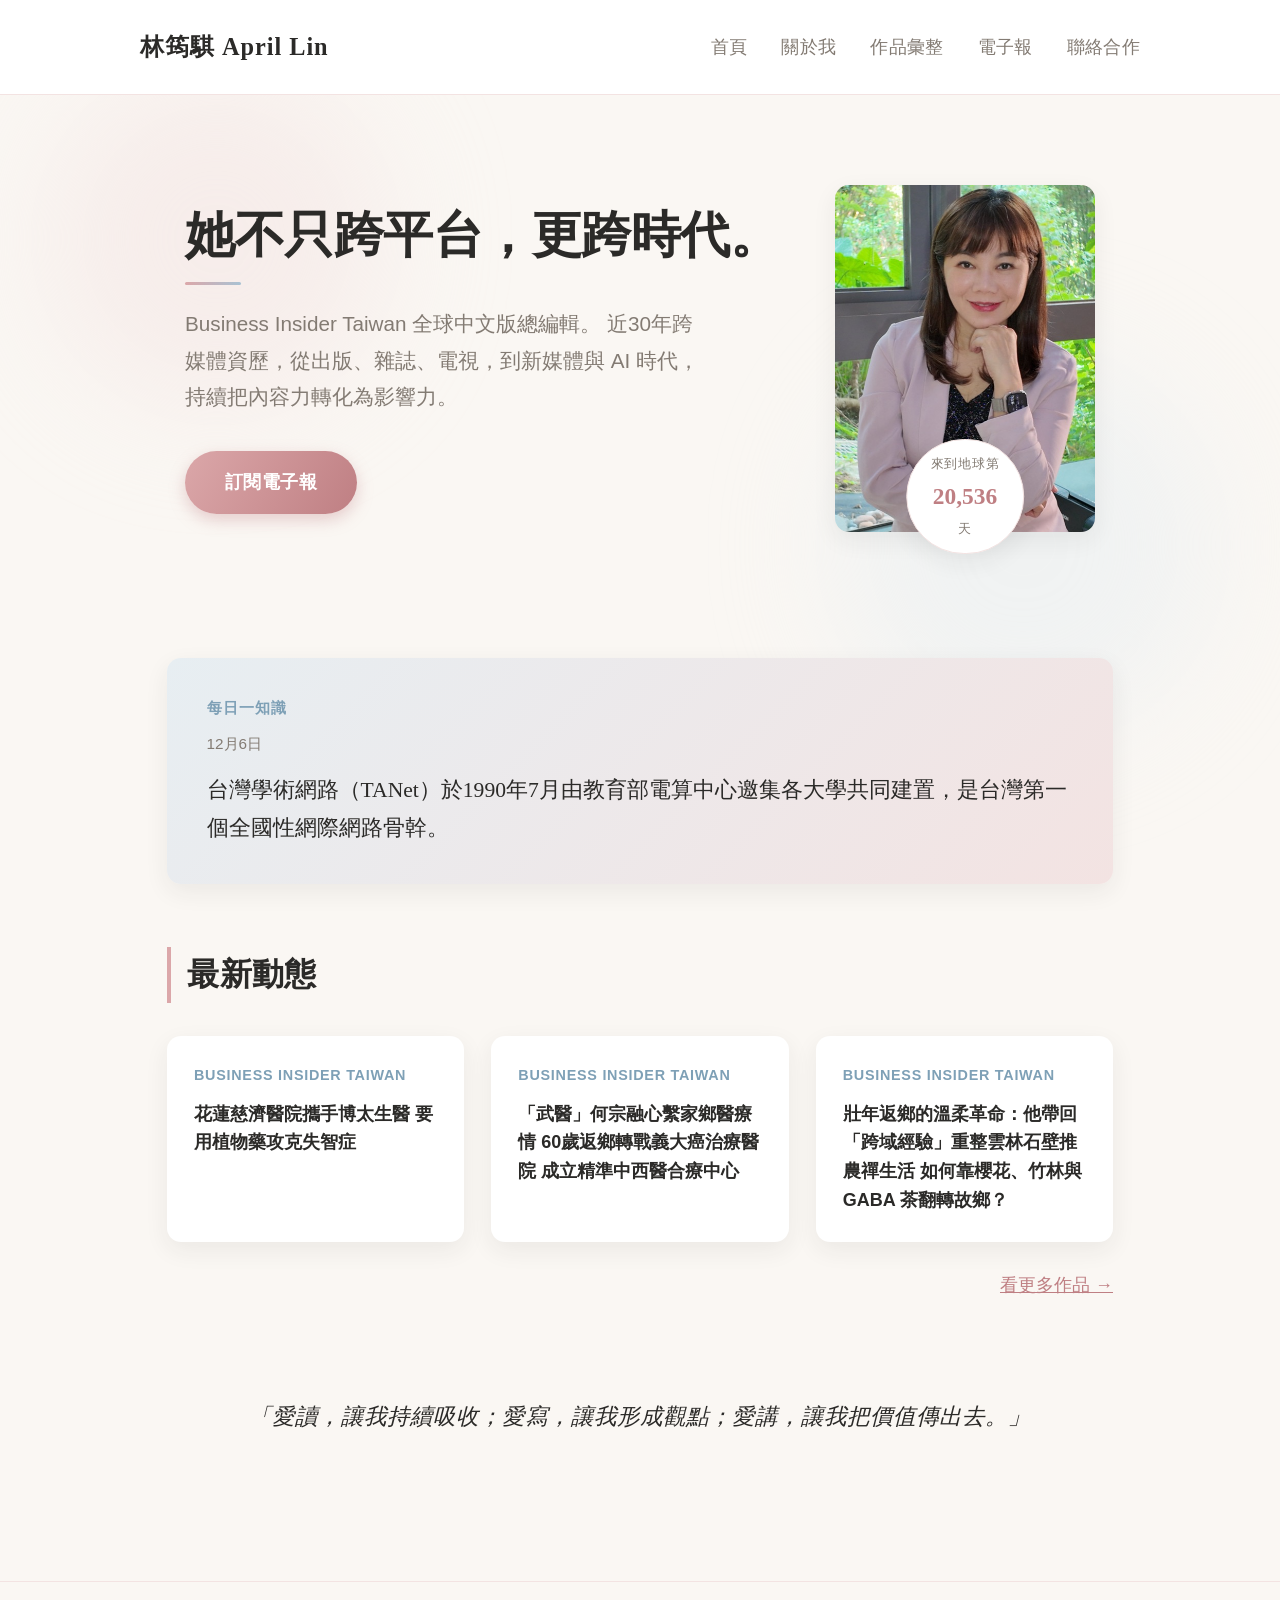
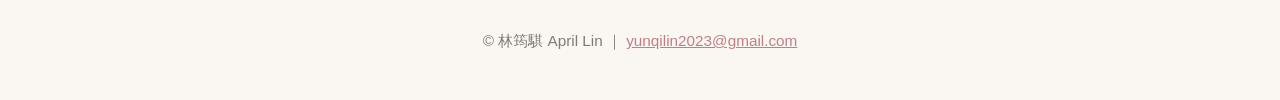
==== commit cc22e741: "Add days-alive badge overlay on hero photo" ====
--- a/index.html
+++ b/index.html
@@ -43,6 +43,11 @@
     </div>
     <div class="hero-photo">
       <img src="assets/portrait-1.jpg" alt="林筠騏 April Lin">
+      <div class="days-alive-badge">
+        <div class="days-alive-label">來到地球第</div>
+        <div class="days-alive-number" id="days-alive-number">—</div>
+        <div class="days-alive-label">天</div>
+      </div>
     </div>
   </section>
 
@@ -82,6 +87,14 @@
 </footer>
 
 <script>
+  (function () {
+    var birthDate = new Date(1970, 8, 15); // 1970年9月15日
+    var now = new Date();
+    var msPerDay = 86400000;
+    var daysAlive = Math.floor((now - birthDate) / msPerDay);
+    document.getElementById('days-alive-number').textContent = daysAlive.toLocaleString('zh-Hant-TW');
+  })();
+
   fetch('data/daily-facts.json')
     .then(function (res) { return res.json(); })
     .then(function (facts) {
--- a/css/style.css
+++ b/css/style.css
@@ -133,6 +133,7 @@
 .hero .hero-photo {
   flex: 0 0 auto;
   width: 260px;
+  position: relative;
 }
 
 .hero .hero-photo img {
@@ -142,6 +143,33 @@
   display: block;
   object-fit: cover;
   aspect-ratio: 3 / 4;
+}
+
+.days-alive-badge {
+  position: absolute;
+  left: 50%;
+  bottom: -22px;
+  transform: translateX(-50%);
+  background: var(--white);
+  border-radius: 999px;
+  box-shadow: var(--shadow);
+  padding: 0.7rem 1.3rem;
+  text-align: center;
+  white-space: nowrap;
+  border: 1px solid var(--blush-pale);
+}
+
+.days-alive-badge .days-alive-label {
+  font-size: 0.7rem;
+  letter-spacing: 0.06em;
+  color: var(--text-muted);
+}
+
+.days-alive-badge .days-alive-number {
+  font-family: "Noto Serif TC", serif;
+  font-size: 1.3rem;
+  font-weight: 700;
+  color: var(--blush-deep);
 }
 
 .hero .tagline {
